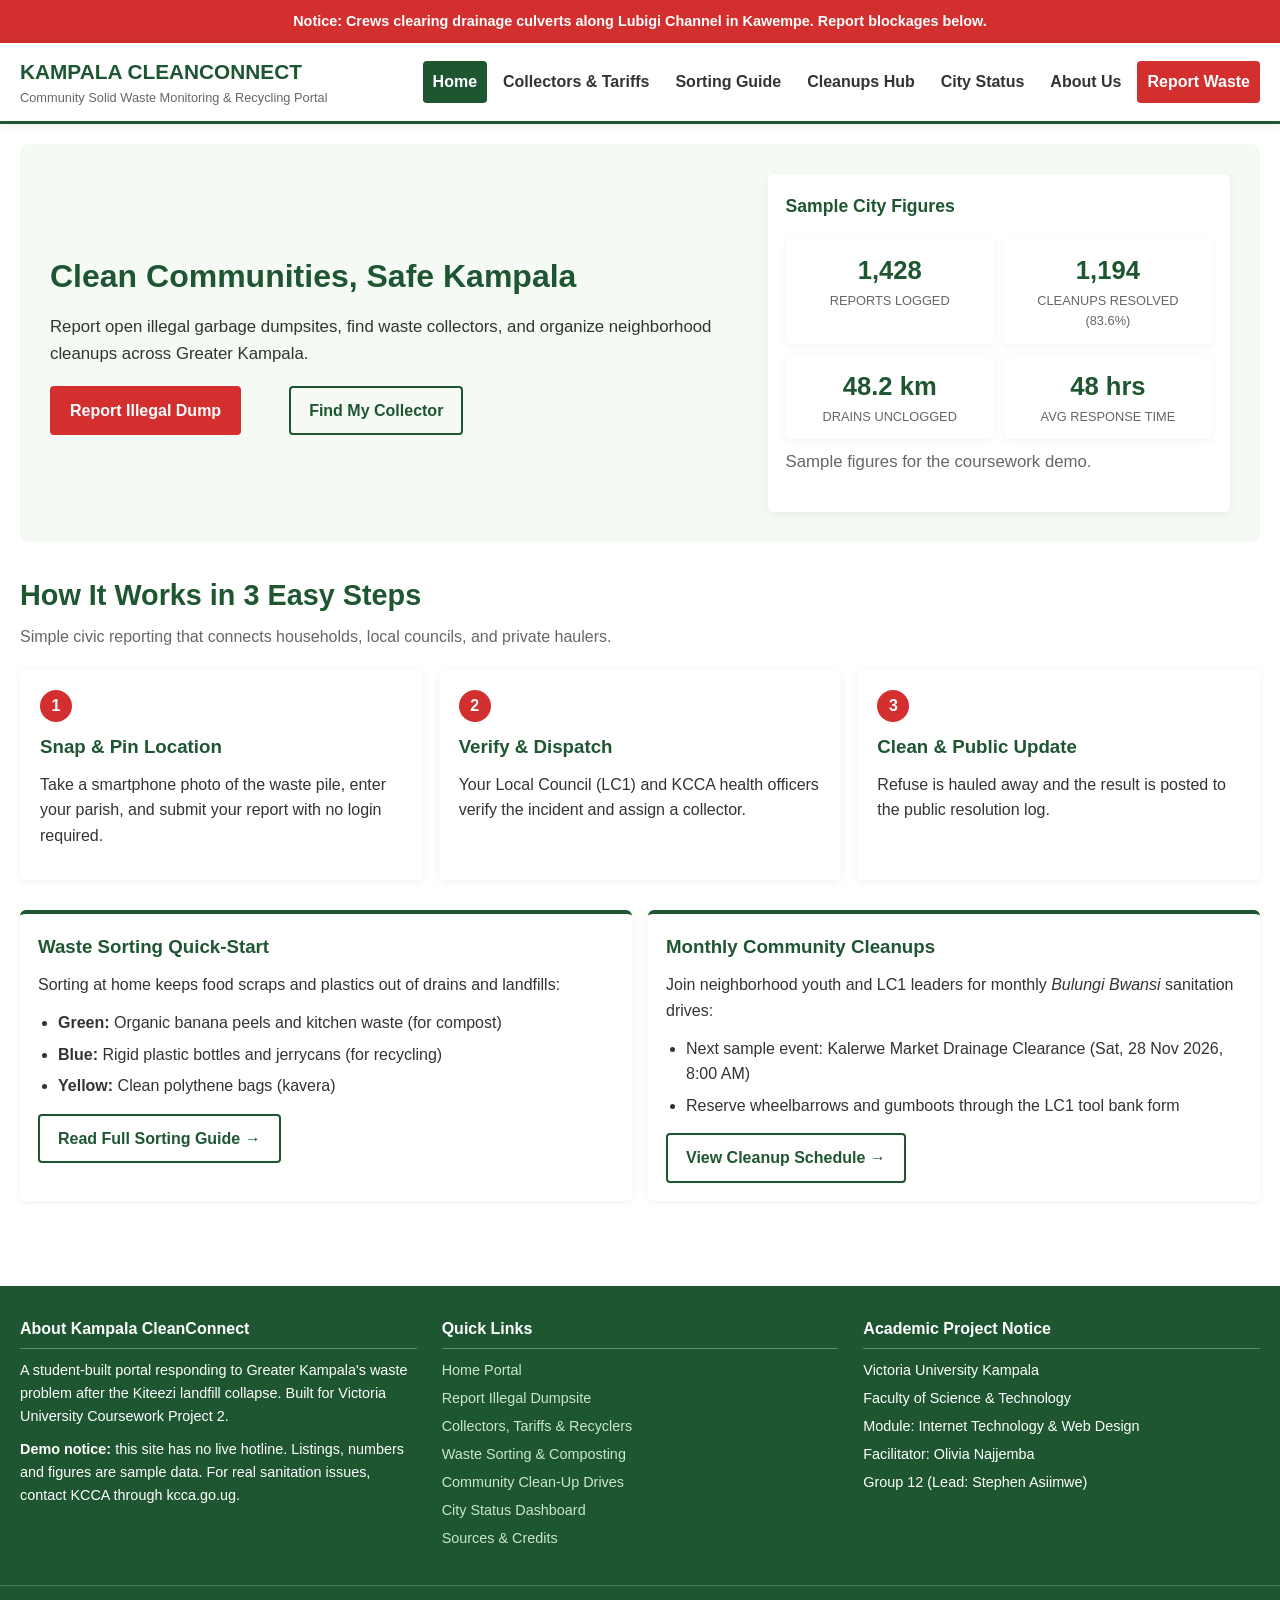
==== index.html @ 9a594d9f "Refactor report page and styles: Update title, alert message, and navigation order; enhance CSS for " ====
<!doctype html>
<html lang="en">
  <head>
    <meta charset="UTF-8" />
    <meta name="viewport" content="width=device-width, initial-scale=1.0" />
    <meta
      name="description"
      content="Report illegal dumpsites, find waste collectors and join cleanups in Greater Kampala."
    />
    <title>Home</title>
    <link rel="icon" href="data:," />
    <link rel="stylesheet" href="style.css" />
  </head>

  <body>
    <a class="skip-link" href="#main">Skip to main content</a>

    <!-- Demo Notice Strip (Member 1: Stephen Asiimwe) -->
    <div class="alert-bar">
      Notice: Crews clearing drainage culverts along Lubigi Channel in Kawempe.
      Report blockages below.
    </div>

    <!-- Global Header & Navigation (Members 1 & 12: Stephen Asiimwe & Adrian Kaboole Elisha) -->
    <header>
      <div class="header-container">
        <a href="index.html" class="brand">
          <span class="brand-title">KAMPALA CLEANCONNECT</span>
          <span class="brand-sub"
            >Community Solid Waste Monitoring &amp; Recycling Portal</span
          >
        </a>
        <input type="checkbox" id="nav-toggle" class="nav-toggle" />
        <label for="nav-toggle" class="nav-btn">&#9776; Menu</label>
        <nav aria-label="Main navigation">
          <ul>
            <li>
              <a href="index.html" class="active" aria-current="page">Home</a>
            </li>
            <li><a href="directory.html">Collectors &amp; Tariffs</a></li>
            <li><a href="guide.html">Sorting Guide</a></li>
            <li><a href="cleanups.html">Cleanups Hub</a></li>
            <li><a href="dashboard.html">City Status</a></li>
            <li><a href="about.html">About Us</a></li>
            <li><a href="report.html" class="btn-report">Report Waste</a></li>
          </ul>
        </nav>
      </div>
    </header>

    <main id="main" class="container">
      <!-- Hero Section (Member 1: Stephen Asiimwe) -->
      <section class="hero">
        <div>
          <h1>Clean Communities, Safe Kampala</h1>
          <p>
            Report open illegal garbage dumpsites, find waste collectors, and
            organize neighborhood cleanups across Greater Kampala.
          </p>
          <div class="hero-actions">
            <a href="report.html" class="btn btn-report"
              >Report Illegal Dump</a
            >
            <a href="directory.html" class="btn btn-outline"
              >Find My Collector</a
            >
          </div>
        </div>
        <!-- Sample Telemetry Card (Member 12: Adrian Kaboole Elisha) -->
        <div class="telemetry-card">
          <h2>Sample City Figures</h2>
          <div class="stat-grid">
            <div class="stat-box">
              <span class="stat-num">1,428</span>
              <span class="stat-label">Reports Logged</span>
            </div>
            <div class="stat-box">
              <span class="stat-num">1,194</span>
              <span class="stat-label">Cleanups Resolved (83.6%)</span>
            </div>
            <div class="stat-box">
              <span class="stat-num">48.2 km</span>
              <span class="stat-label">Drains Unclogged</span>
            </div>
            <div class="stat-box">
              <span class="stat-num">48 hrs</span>
              <span class="stat-label">Avg Response Time</span>
            </div>
          </div>
          <p class="sample-note">Sample figures for the coursework demo.</p>
        </div>
      </section>

      <!-- 3-Step Process Row (Member 2: Bilal Abubakar) -->
      <section class="steps-section">
        <h2 class="section-title">How It Works in 3 Easy Steps</h2>
        <p class="section-sub">
          Simple civic reporting that connects households, local councils, and
          private haulers.
        </p>
        <div class="step-cards">
          <div class="step-card">
            <span class="step-num">1</span>
            <h3>Snap &amp; Pin Location</h3>
            <p>
              Take a smartphone photo of the waste pile, enter your parish, and
              submit your report with no login required.
            </p>
          </div>
          <div class="step-card">
            <span class="step-num">2</span>
            <h3>Verify &amp; Dispatch</h3>
            <p>
              Your Local Council (LC1) and KCCA health officers verify the
              incident and assign a collector.
            </p>
          </div>
          <div class="step-card">
            <span class="step-num">3</span>
            <h3>Clean &amp; Public Update</h3>
            <p>
              Refuse is hauled away and the result is posted to the public
              resolution log.
            </p>
          </div>
        </div>
      </section>

      <!-- Highlight Cards (CI-04: Stephen Asiimwe, CI-05: Bilal Abubakar) -->
      <section class="highlight-grid">
        <div class="info-card">
          <h3>Waste Sorting Quick-Start</h3>
          <p>
            Sorting at home keeps food scraps and plastics out of drains and
            landfills:
          </p>
          <ul class="plain-list">
            <li>
              <strong>Green:</strong> Organic banana peels and kitchen waste
              (for compost)
            </li>
            <li>
              <strong>Blue:</strong> Rigid plastic bottles and jerrycans (for
              recycling)
            </li>
            <li><strong>Yellow:</strong> Clean polythene bags (kavera)</li>
          </ul>
          <a href="guide.html" class="btn btn-outline"
            >Read Full Sorting Guide &rarr;</a
          >
        </div>
        <div class="info-card">
          <h3>Monthly Community Cleanups</h3>
          <p>
            Join neighborhood youth and LC1 leaders for monthly
            <em>Bulungi Bwansi</em> sanitation drives:
          </p>
          <ul class="plain-list">
            <li>
              Next sample event: Kalerwe Market Drainage Clearance (Sat, 28 Nov
              2026, 8:00 AM)
            </li>
            <li>
              Reserve wheelbarrows and gumboots through the LC1 tool bank form
            </li>
          </ul>
          <a href="cleanups.html" class="btn btn-outline"
            >View Cleanup Schedule &rarr;</a
          >
        </div>
      </section>
    </main>

    <!-- Global Footer (Member 12: Adrian Kaboole Elisha) -->
    <footer>
      <div class="footer-container">
        <div class="footer-col">
          <h4>About Kampala CleanConnect</h4>
          <p>
            A student-built portal responding to Greater Kampala's waste problem
            after the Kiteezi landfill collapse. Built for Victoria University
            Coursework Project 2.
          </p>
          <p class="footer-note">
            <strong>Demo notice:</strong> this site has no live hotline.
            Listings, numbers and figures are sample data. For real sanitation
            issues, contact KCCA through kcca.go.ug.
          </p>
        </div>
        <div class="footer-col">
          <h4>Quick Links</h4>
          <ul>
            <li><a href="index.html">Home Portal</a></li>
            <li><a href="report.html">Report Illegal Dumpsite</a></li>
            <li>
              <a href="directory.html">Collectors, Tariffs &amp; Recyclers</a>
            </li>
            <li><a href="guide.html">Waste Sorting &amp; Composting</a></li>
            <li><a href="cleanups.html">Community Clean-Up Drives</a></li>
            <li><a href="dashboard.html">City Status Dashboard</a></li>
            <li><a href="about.html#sources">Sources &amp; Credits</a></li>
          </ul>
        </div>
        <div class="footer-col">
          <h4>Academic Project Notice</h4>
          <p>Victoria University Kampala</p>
          <p>Faculty of Science &amp; Technology</p>
          <p>Module: Internet Technology &amp; Web Design</p>
          <p>Facilitator: Olivia Najjemba</p>
          <p>Group 12 (Lead: Stephen Asiimwe)</p>
        </div>
      </div>
      <div class="footer-bottom">
        &copy; 2026 Kampala CleanConnect &bull; Victoria University Group
        Project 2 &bull; Hosted on GitHub Pages
      </div>
    </footer>
  </body>
</html>
---- style.css ----
/* ==========================================================================
   KAMPALA CLEANCONNECT - SIMPLE STYLESHEET
   Course: Internet Technology & Web Design (Project 2)
   Victoria University Kampala
   Description: Simple, clean CSS using two main theme colors (Green & Red).
   ========================================================================== */

/* --------------------------------------------------------------------------
   1. THEME COLORS
   -------------------------------------------------------------------------- */
:root {
  --primary: #1e5631;  /* Main Green brand color */
  --alert: #d32f2f;    /* Alert Red color */
}

/* --------------------------------------------------------------------------
   2. BASIC PAGE RESET & TYPOGRAPHY
   -------------------------------------------------------------------------- */
* {
  box-sizing: border-box;
  margin: 0;
  padding: 0;
}

body {
  font-family: Arial, sans-serif;
  line-height: 1.6;
  color: #333;
}

a {
  color: var(--primary);
  text-decoration: none;
}

a:hover {
  text-decoration: underline;
}

h1, h2, h3, h4 {
  color: var(--primary);
  margin-bottom: 10px;
}

p {
  margin-bottom: 12px;
}

/* Page container to center content */
.container {
  max-width: 1320px;
  margin: 0 auto;
  padding: 20px;
}

/* Headings and subtitles */
.section-title {
  font-size: 1.8rem;
  margin-bottom: 6px;
}

.section-sub {
  color: #666;
  margin-bottom: 20px;
}

.sub-title {
  font-size: 1.3rem;
  margin: 20px 0 10px 0;
}

/* Accessibility skip link */
.skip-link {
  position: absolute;
  top: -100px;
  left: 0;
  background: var(--primary);
  color: white;
  padding: 8px 16px;
  z-index: 100;
}

.skip-link:focus {
  top: 0;
}

/* --------------------------------------------------------------------------
   3. ALERT MESSAGES & NOTICES
   -------------------------------------------------------------------------- */
/* Red warning bar at top of page */
.alert-bar {
  background-color: var(--alert);
  color: white;
  padding: 10px 16px;
  font-weight: bold;
  text-align: center;
  font-size: 0.9rem;
}

/* Yellow warning box for sample data notices */
.data-notice {
  background-color: #fff9e6;
  border-left: 4px solid #fbc02d;
  padding: 12px 16px;
  margin-bottom: 20px;
  border-radius: 4px;
}

/* --------------------------------------------------------------------------
   4. GLOBAL HEADER & NAVIGATION
   -------------------------------------------------------------------------- */
header {
  border-bottom: 3px solid var(--primary);
  position: sticky;
  top: 0;
  background: white;
  z-index: 99;
  box-shadow: 0 2px 10px rgba(0, 0, 0, 0.08);
}

.header-container {
  max-width: 1320px;
  margin: 0 auto;
  padding: 12px 20px;
  display: flex;
  justify-content: space-between;
  align-items: center;
  flex-wrap: wrap;
  gap: 10px;
}

.brand {
  text-decoration: none;
}

.brand-title {
  display: block;
  font-size: 1.3rem;
  font-weight: bold;
  color: var(--primary);
}

.brand-sub {
  display: block;
  font-size: 0.8rem;
  color: #666;
}

/* Navigation Menu */
nav ul {
  list-style: none;
  display: flex;
  flex-wrap: wrap;
  gap: 6px;
}

nav a {
  position: relative;
  display: inline-block;
  padding: 8px 10px;
  color: #333;
  font-weight: bold;
  border-radius: 4px;
  white-space: nowrap;
  transition: color 0.3s ease, background-color 0.3s ease;
}

nav a:not(.btn-report)::before {
  content: "";
  position: absolute;
  left: 0;
  bottom: 2px;
  width: 0;
  height: 2px;
  background-color: var(--primary);
  transition: width 0.3s ease-in-out;
}

nav a:not(.btn-report):hover::before,
nav a:not(.btn-report).active::before {
  width: 100%;
}

nav a:hover {
  background-color: #e8f5e9;
  color: var(--primary);
  text-decoration: none;
}

nav a:not(.btn-report).active,
nav a:not(.btn-report).active:hover {
  background-color: var(--primary);
  color: white;
  text-decoration: none;
}

/* Red "Report Waste" highlight button in navigation */
.btn-report {
  background-color: var(--alert);
  color: white !important;
}

.btn-report:hover {
  background-color: #b71c1c;
  color: white !important;
}

nav a.btn-report.active {
  background-color: #9a0007;
  box-shadow: 0 0 0 2px white, 0 0 0 4px var(--alert);
}

/* Mobile Hamburger Menu */
.nav-toggle {
  display: none;
}

.nav-btn {
  display: none;
  cursor: pointer;
  padding: 6px 12px;
  border: 2px solid var(--primary);
  border-radius: 4px;
  font-weight: bold;
  color: var(--primary);
}

/* Breadcrumb navigation */
.breadcrumb ol {
  list-style: none;
  display: flex;
  flex-wrap: nowrap;
  align-items: center;
  white-space: nowrap;
  gap: 8px;
  font-size: 0.9rem;
  margin-bottom: 15px;
  color: #666;
}

.breadcrumb a {
  padding: 0;
}

.breadcrumb a::before {
  display: none;
}

.breadcrumb li + li::before {
  content: "/ ";
  color: #666;
}

/* --------------------------------------------------------------------------
   5. BUTTONS (PRIMARY, OUTLINE, ALERT)
   -------------------------------------------------------------------------- */
.btn {
  display: inline-block;
  padding: 10px 18px;
  font-size: 1rem;
  font-weight: bold;
  border-radius: 4px;
  border: 2px solid transparent;
  cursor: pointer;
  text-align: center;
}

.btn:hover {
  text-decoration: none;
}

/* Primary Green Button */
.btn-primary {
  background-color: var(--primary);
  color: white;
}

.btn-primary:hover {
  opacity: 0.9;
}

/* Outline Green Button */
.btn-outline {
  background-color: transparent;
  border-color: var(--primary);
  color: var(--primary);
}

.btn-outline:hover {
  background-color: var(--primary);
  color: white;
}

/* Alert Red Button */
.btn-alert {
  background-color: var(--alert);
  color: white;
}

.btn-alert:hover {
  background-color: #b71c1c;
}

.btn-small {
  padding: 6px 12px;
  font-size: 0.85rem;
}

.btn-block {
  display: block;
  width: 100%;
}

/* --------------------------------------------------------------------------
   6. HERO SECTION & STAT CARDS
   -------------------------------------------------------------------------- */
.hero {
  border-radius: 8px;
  padding: 30px;
  margin-bottom: 30px;
  display: grid;
  grid-template-columns: 1.5fr 1fr;
  gap: 24px;
  align-items: center;
  background-color: #f5faf5;
}

.hero h1 {
  font-size: 2rem;
  margin-bottom: 12px;
}

.hero p {
  font-size: 1.05rem;
  margin-bottom: 18px;
}

.hero-actions {
  display: flex;
  gap: 48px;
  flex-wrap: wrap;
}

.telemetry-card {
  border-radius: 6px;
  padding: 18px;
  background: white;
  box-shadow: 0 2px 10px rgba(0, 0, 0, 0.06);
}

.telemetry-card h2 {
  font-size: 1.1rem;
  padding-bottom: 6px;
  margin-bottom: 12px;
}

.sample-note {
  font-size: 0.8rem;
  color: #666;
  margin-top: 10px;
}

/* Number statistics grids */
.stat-grid {
  display: grid;
  grid-template-columns: 1fr 1fr;
  gap: 10px;
}

.stat-grid-4 {
  display: grid;
  grid-template-columns: repeat(4, 1fr);
  gap: 15px;
  margin-bottom: 30px;
}

.stat-box {
  border-radius: 6px;
  padding: 12px;
  text-align: center;
  background: white;
  box-shadow: 0 2px 8px rgba(0, 0, 0, 0.05);
}

.stat-num {
  font-size: 1.6rem;
  font-weight: bold;
  color: var(--primary);
}

.stat-green { color: var(--primary); }
.stat-red   { color: var(--alert); }
.stat-blue  { color: #1565c0; }

.stat-label {
  display: block;
  font-size: 0.8rem;
  color: #666;
  text-transform: uppercase;
}

/* --------------------------------------------------------------------------
   7. SECTIONS, PANELS & CARDS
   -------------------------------------------------------------------------- */
.panel,
.guide-panel {
  border-radius: 8px;
  padding: 24px;
  margin-bottom: 25px;
  background: white;
  box-shadow: 0 2px 10px rgba(0, 0, 0, 0.06);
}

/* 3-Step Process */
.steps-section {
  margin-bottom: 30px;
}

.step-cards {
  display: grid;
  grid-template-columns: repeat(3, 1fr);
  gap: 16px;
}

.step-card {
  border-radius: 6px;
  padding: 20px;
  background: white;
  box-shadow: 0 2px 10px rgba(0, 0, 0, 0.06);
}

.step-num {
  display: inline-block;
  width: 32px;
  height: 32px;
  line-height: 32px;
  text-align: center;
  background-color: var(--alert);
  color: white;
  font-weight: bold;
  border-radius: 50%;
  margin-bottom: 10px;
}

/* Waste Sorting Cards */
.card-grid {
  display: grid;
  grid-template-columns: 1fr 1fr;
  gap: 18px;
  margin-bottom: 25px;
}

.info-card {
  border-top: 4px solid var(--primary);
  border-radius: 6px;
  padding: 18px;
  background: white;
  box-shadow: 0 2px 10px rgba(0, 0, 0, 0.06);
}

.info-card.organic { border-top-color: #4caf50; }
.info-card.plastic { border-top-color: #2196f3; }
.info-card.kavera  { border-top-color: #fbc02d; }
.info-card.toxic   { border-top-color: #e91e63; }

.badge {
  display: inline-block;
  padding: 3px 8px;
  background-color: #e8f5e9;
  color: var(--primary);
  font-size: 0.75rem;
  font-weight: bold;
  border-radius: 4px;
  margin-bottom: 8px;
}

.card-tip {
  background-color: #f5f5f5;
  padding: 8px 10px;
  border-radius: 4px;
  font-size: 0.9rem;
}

/* Luganda translation highlight box */
.luganda-box {
  border-left: 4px solid var(--primary);
  background-color: #f5faf5;
  padding: 15px;
  border-radius: 4px;
  margin-top: 15px;
}

.highlight-grid {
  display: grid;
  grid-template-columns: 1fr 1fr;
  gap: 16px;
  margin-bottom: 25px;
}

.plain-list,
.compost-list,
.team-list,
.source-list {
  padding-left: 20px;
  margin-bottom: 15px;
}

.plain-list li,
.compost-list li,
.team-list li,
.source-list li {
  margin-bottom: 6px;
}

/* --------------------------------------------------------------------------
   8. DATA TABLES
   -------------------------------------------------------------------------- */
.table-wrap {
  overflow-x: auto;
  margin-bottom: 24px;
}

.data-table {
  width: 100%;
  border-collapse: collapse;
  border: 1px solid #ccc;
  background: white;
}

.data-table th,
.data-table td {
  padding: 10px 12px;
  text-align: left;
  border: 1px solid #ccc;
}

.data-table th {
  background-color: var(--primary);
  color: white;
}

.data-table tr:nth-child(even) {
  background-color: #f9f9f9;
}

.table-intro {
  color: #666;
  margin-bottom: 10px;
}

/* Directory filter bar */
.filter-bar {
  display: flex;
  align-items: center;
  gap: 12px;
  flex-wrap: wrap;
  padding: 14px;
  border-radius: 6px;
  margin-bottom: 10px;
  background: white;
  box-shadow: 0 2px 8px rgba(0, 0, 0, 0.06);
}

.filter-msg {
  font-size: 0.9rem;
  color: #666;
  margin-bottom: 15px;
}

/* --------------------------------------------------------------------------
   9. FORMS
   -------------------------------------------------------------------------- */
.form-box {
  border-radius: 8px;
  padding: 24px;
  max-width: 750px;
  background: white;
  box-shadow: 0 2px 10px rgba(0, 0, 0, 0.06);
}

.form-spaced {
  margin-top: 25px;
}

fieldset {
  border: none;
  border-radius: 6px;
  padding: 16px;
  margin-bottom: 20px;
  background-color: #fafafa;
}

legend {
  font-weight: bold;
  color: var(--primary);
  padding: 0 8px;
}

.form-group {
  margin-bottom: 15px;
}

.form-group label,
.field-label {
  display: block;
  font-weight: bold;
  margin-bottom: 5px;
}

.form-control {
  width: 100%;
  padding: 9px 12px;
  border: 1px solid #ccc;
  border-radius: 4px;
  font-size: 1rem;
  font-family: inherit;
}

.form-control:focus {
  outline: none;
  border-color: var(--primary);
}

.filter-bar .form-control {
  width: auto;
  min-width: 220px;
}

.hint {
  display: block;
  font-size: 0.85rem;
  color: #666;
  margin-top: 3px;
}

.two-col {
  display: grid;
  grid-template-columns: 1fr 1fr;
  gap: 15px;
}

.radio-group,
.checkbox-group {
  display: flex;
  flex-direction: column;
  gap: 6px;
  margin-top: 6px;
}

.radio-label,
.checkbox-label {
  font-weight: normal;
  cursor: pointer;
}

.urgent {
  color: var(--alert);
  font-weight: bold;
}

.form-actions {
  display: flex;
  justify-content: flex-end;
  gap: 10px;
  margin-top: 15px;
}

/* --------------------------------------------------------------------------
   10. GLOBAL FOOTER
   -------------------------------------------------------------------------- */
footer {
  background-color: var(--primary);
  color: white;
  margin-top: 40px;
}

.footer-container {
  max-width: 1320px;
  margin: 0 auto;
  padding: 30px 20px;
  display: grid;
  grid-template-columns: repeat(3, 1fr);
  gap: 25px;
}

.footer-col h4 {
  color: white;
  border-bottom: 1px solid rgba(255, 255, 255, 0.3);
  padding-bottom: 6px;
  margin-bottom: 10px;
}

.footer-col p,
.footer-col li {
  font-size: 0.9rem;
  margin-bottom: 5px;
}

.footer-col ul {
  list-style: none;
}

.footer-col a {
  color: #c8e6c9;
}

.footer-col a:hover {
  color: white;
  text-decoration: underline;
}

.footer-note {
  margin-top: 10px;
  font-size: 0.85rem;
}

.footer-bottom {
  border-top: 1px solid rgba(255, 255, 255, 0.2);
  text-align: center;
  padding: 12px;
  font-size: 0.85rem;
}

/* --------------------------------------------------------------------------
   11. RESPONSIVE DESIGN (MOBILE & TABLET)
   -------------------------------------------------------------------------- */
@media (max-width: 768px) {
  .nav-btn {
    display: inline-block;
  }

  header nav {
    width: 100%;
    max-height: 0;
    overflow: hidden;
    opacity: 0;
    transition: max-height 1s ease-in-out, opacity 0.3s ease-in-out;
  }

  .nav-toggle:checked ~ nav {
    max-height: 500px;
    opacity: 1;
  }

  header nav ul {
    flex-direction: column;
  }

  .hero,
  .step-cards,
  .card-grid,
  .highlight-grid,
  .two-col,
  .footer-container {
    grid-template-columns: 1fr;
  }

  .stat-grid-4 {
    grid-template-columns: 1fr 1fr;
  }

  .form-actions {
    flex-direction: column;
  }
}
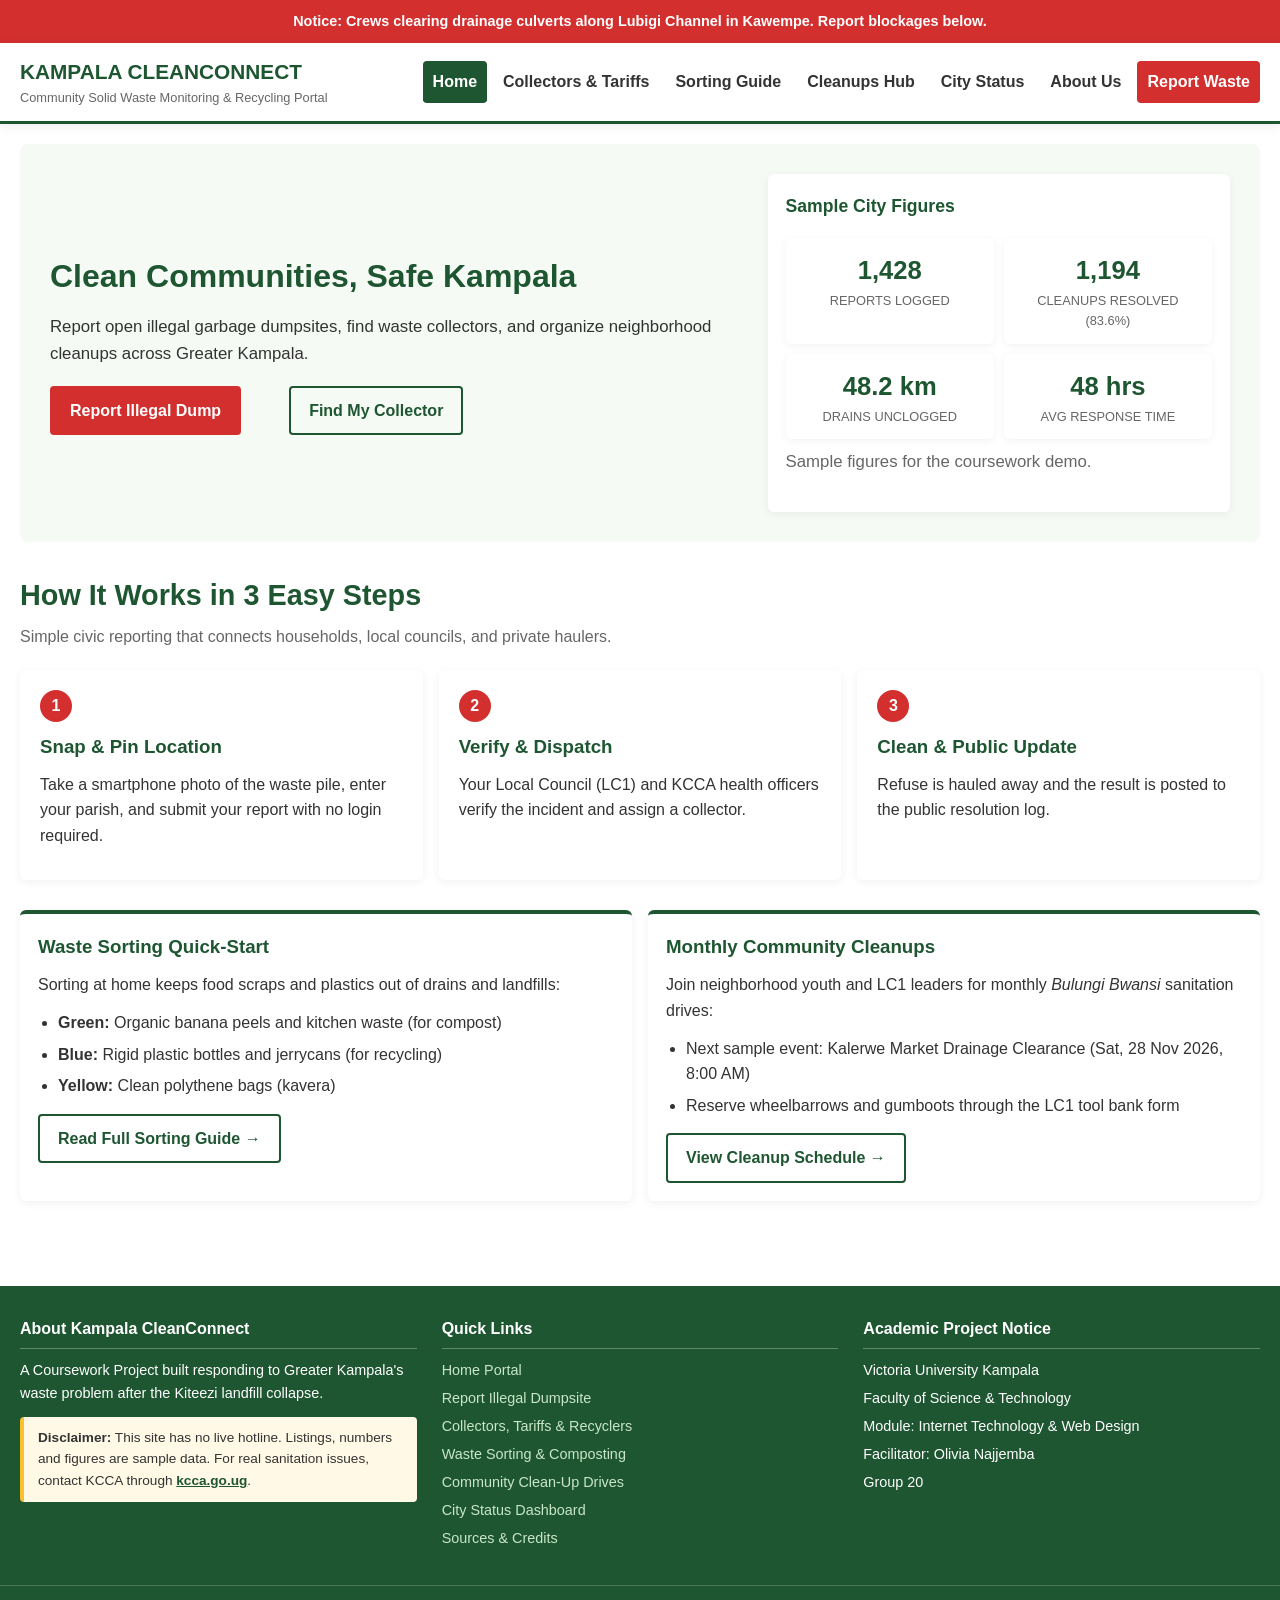
==== commit 9131a779: "Refactor code structure for improved readability and maintainability" ====
--- a/index.html
+++ b/index.html
@@ -1,15 +1,15 @@
 <!doctype html>
 <html lang="en">
   <head>
-    <meta charset="UTF-8" />
-    <meta name="viewport" content="width=device-width, initial-scale=1.0" />
+    <meta charset="UTF-8">
+    <meta name="viewport" content="width=device-width, initial-scale=1.0">
     <meta
       name="description"
       content="Report illegal dumpsites, find waste collectors and join cleanups in Greater Kampala."
-    />
+    >
     <title>Home</title>
-    <link rel="icon" href="data:," />
-    <link rel="stylesheet" href="style.css" />
+    <link rel="icon" href="data:,">
+    <link rel="stylesheet" href="style.css">
   </head>
 
   <body>
@@ -30,7 +30,7 @@
             >Community Solid Waste Monitoring &amp; Recycling Portal</span
           >
         </a>
-        <input type="checkbox" id="nav-toggle" class="nav-toggle" />
+        <input type="checkbox" id="nav-toggle" class="nav-toggle">
         <label for="nav-toggle" class="nav-btn">&#9776; Menu</label>
         <nav aria-label="Main navigation">
           <ul>
@@ -175,20 +175,20 @@
     <footer>
       <div class="footer-container">
         <div class="footer-col">
-          <h4>About Kampala CleanConnect</h4>
-          <p>
-            A student-built portal responding to Greater Kampala's waste problem
-            after the Kiteezi landfill collapse. Built for Victoria University
-            Coursework Project 2.
+          <h2>About Kampala CleanConnect</h2>
+          <p>
+            A Coursework Project built responding to Greater Kampala's waste problem
+            after the Kiteezi landfill collapse.
           </p>
           <p class="footer-note">
-            <strong>Demo notice:</strong> this site has no live hotline.
+            <strong>Disclaimer:</strong> This site has no live hotline.
             Listings, numbers and figures are sample data. For real sanitation
-            issues, contact KCCA through kcca.go.ug.
+            issues, contact KCCA through
+            <a href="https://www.kcca.go.ug" target="_blank" rel="noopener noreferrer">kcca.go.ug</a>.
           </p>
         </div>
         <div class="footer-col">
-          <h4>Quick Links</h4>
+          <h2>Quick Links</h2>
           <ul>
             <li><a href="index.html">Home Portal</a></li>
             <li><a href="report.html">Report Illegal Dumpsite</a></li>
@@ -202,17 +202,20 @@
           </ul>
         </div>
         <div class="footer-col">
-          <h4>Academic Project Notice</h4>
+          <h2>Academic Project Notice</h2>
           <p>Victoria University Kampala</p>
           <p>Faculty of Science &amp; Technology</p>
           <p>Module: Internet Technology &amp; Web Design</p>
           <p>Facilitator: Olivia Najjemba</p>
-          <p>Group 12 (Lead: Stephen Asiimwe)</p>
+          <p>Group 20</p>
         </div>
       </div>
       <div class="footer-bottom">
-        &copy; 2026 Kampala CleanConnect &bull; Victoria University Group
-        Project 2 &bull; Hosted on GitHub Pages
+        <div class="footer-bottom-inner">
+          <span>&copy; 2026 Kampala CleanConnect</span>
+          <span>Victoria University Group Project</span>
+          <span>Hosted on GitHub Pages</span>
+        </div>
       </div>
     </footer>
   </body>
--- a/style.css
+++ b/style.css
@@ -104,6 +104,28 @@
   padding: 12px 16px;
   margin-bottom: 20px;
   border-radius: 4px;
+}
+
+/* Pure-CSS :target confirmation box (Zero JS) */
+.confirm-box {
+  display: none;
+  background-color: #e8f5e9;
+  border-left: 4px solid var(--primary);
+  padding: 14px 16px;
+  margin-bottom: 20px;
+  border-radius: 4px;
+  align-items: center;
+  justify-content: space-between;
+  gap: 12px;
+  flex-wrap: wrap;
+}
+
+.confirm-box p {
+  margin-bottom: 0;
+}
+
+.confirm-box:target {
+  display: flex;
 }
 
 /* --------------------------------------------------------------------------
@@ -463,15 +485,36 @@
 .info-card.kavera  { border-top-color: #fbc02d; }
 .info-card.toxic   { border-top-color: #e91e63; }
 
-.badge {
-  display: inline-block;
-  padding: 3px 8px;
-  background-color: #e8f5e9;
-  color: var(--primary);
-  font-size: 0.75rem;
-  font-weight: bold;
+/* Waste Sorting Cards with Left Image & Right Text */
+.stream-card {
+  display: grid;
+  grid-template-columns: 160px 1fr;
+  gap: 16px;
+  align-items: stretch;
+}
+
+.stream-media {
   border-radius: 4px;
-  margin-bottom: 8px;
+  overflow: hidden;
+  background-color: #f5f5f5;
+}
+
+.stream-media img {
+  display: block;
+  width: 100%;
+  height: 100%;
+  min-height: 150px;
+  object-fit: cover;
+}
+
+.stream-body {
+  display: flex;
+  flex-direction: column;
+}
+
+.stream-body .card-tip {
+  margin-top: auto;
+  margin-bottom: 0;
 }
 
 .card-tip {
@@ -483,6 +526,11 @@
 
 /* Luganda translation highlight box */
 .luganda-box {
+  display: flex;
+  align-items: center;
+  justify-content: space-between;
+  gap: 20px;
+  flex-wrap: wrap;
   border-left: 4px solid var(--primary);
   background-color: #f5faf5;
   padding: 15px;
@@ -490,6 +538,18 @@
   margin-top: 15px;
 }
 
+.luganda-text {
+  flex: 1 1 320px;
+}
+
+.luganda-text p {
+  margin-bottom: 0;
+}
+
+.luganda-btn {
+  flex-shrink: 0;
+}
+
 .highlight-grid {
   display: grid;
   grid-template-columns: 1fr 1fr;
@@ -499,7 +559,6 @@
 
 .plain-list,
 .compost-list,
-.team-list,
 .source-list {
   padding-left: 20px;
   margin-bottom: 15px;
@@ -507,7 +566,6 @@
 
 .plain-list li,
 .compost-list li,
-.team-list li,
 .source-list li {
   margin-bottom: 6px;
 }
@@ -548,11 +606,21 @@
   margin-bottom: 10px;
 }
 
-/* Directory filter bar */
+/* Pure-CSS Directory Filter Bar */
+.collector-filter-wrap {
+  position: relative;
+}
+
+.filter-radio {
+  position: absolute;
+  opacity: 0;
+  pointer-events: none;
+}
+
 .filter-bar {
   display: flex;
   align-items: center;
-  gap: 12px;
+  gap: 8px;
   flex-wrap: wrap;
   padding: 14px;
   border-radius: 6px;
@@ -561,10 +629,77 @@
   box-shadow: 0 2px 8px rgba(0, 0, 0, 0.06);
 }
 
+.filter-title {
+  font-weight: bold;
+  color: var(--primary);
+  margin-right: 4px;
+}
+
+.filter-pill {
+  display: inline-block;
+  padding: 6px 14px;
+  border: 2px solid var(--primary);
+  border-radius: 20px;
+  color: var(--primary);
+  font-weight: bold;
+  font-size: 0.9rem;
+  cursor: pointer;
+  transition: background-color 0.2s ease, color 0.2s ease;
+}
+
+.filter-pill:hover {
+  background-color: #e8f5e9;
+}
+
+#filter-all:checked ~ .filter-bar label[for="filter-all"],
+#filter-kawempe:checked ~ .filter-bar label[for="filter-kawempe"],
+#filter-makindye:checked ~ .filter-bar label[for="filter-makindye"],
+#filter-rubaga:checked ~ .filter-bar label[for="filter-rubaga"],
+#filter-nakawa:checked ~ .filter-bar label[for="filter-nakawa"],
+#filter-central:checked ~ .filter-bar label[for="filter-central"],
+#filter-kasangati:checked ~ .filter-bar label[for="filter-kasangati"] {
+  background-color: var(--primary);
+  color: white;
+}
+
+#filter-all:focus ~ .filter-bar label[for="filter-all"],
+#filter-kawempe:focus ~ .filter-bar label[for="filter-kawempe"],
+#filter-makindye:focus ~ .filter-bar label[for="filter-makindye"],
+#filter-rubaga:focus ~ .filter-bar label[for="filter-rubaga"],
+#filter-nakawa:focus ~ .filter-bar label[for="filter-nakawa"],
+#filter-central:focus ~ .filter-bar label[for="filter-central"],
+#filter-kasangati:focus ~ .filter-bar label[for="filter-kasangati"] {
+  outline: 2px solid var(--alert);
+  outline-offset: 2px;
+}
+
 .filter-msg {
   font-size: 0.9rem;
   color: #666;
   margin-bottom: 15px;
+}
+
+.filter-msg span {
+  display: none;
+}
+
+#filter-all:checked ~ .filter-msg .msg-all,
+#filter-kawempe:checked ~ .filter-msg .msg-kawempe,
+#filter-makindye:checked ~ .filter-msg .msg-makindye,
+#filter-rubaga:checked ~ .filter-msg .msg-rubaga,
+#filter-nakawa:checked ~ .filter-msg .msg-nakawa,
+#filter-central:checked ~ .filter-msg .msg-central,
+#filter-kasangati:checked ~ .filter-msg .msg-kasangati {
+  display: inline;
+}
+
+#filter-kawempe:checked ~ .table-wrap #haulers-table tbody tr:not([data-division~="kawempe"]),
+#filter-makindye:checked ~ .table-wrap #haulers-table tbody tr:not([data-division~="makindye"]),
+#filter-rubaga:checked ~ .table-wrap #haulers-table tbody tr:not([data-division~="rubaga"]),
+#filter-nakawa:checked ~ .table-wrap #haulers-table tbody tr:not([data-division~="nakawa"]),
+#filter-central:checked ~ .table-wrap #haulers-table tbody tr:not([data-division~="central"]),
+#filter-kasangati:checked ~ .table-wrap #haulers-table tbody tr:not([data-division~="kasangati"]) {
+  display: none;
 }
 
 /* --------------------------------------------------------------------------
@@ -621,11 +756,6 @@
   border-color: var(--primary);
 }
 
-.filter-bar .form-control {
-  width: auto;
-  min-width: 220px;
-}
-
 .hint {
   display: block;
   font-size: 0.85rem;
@@ -683,8 +813,9 @@
   gap: 25px;
 }
 
-.footer-col h4 {
-  color: white;
+.footer-col h2 {
+  color: white;
+  font-size: 1rem;
   border-bottom: 1px solid rgba(255, 255, 255, 0.3);
   padding-bottom: 6px;
   margin-bottom: 10px;
@@ -709,16 +840,40 @@
   text-decoration: underline;
 }
 
-.footer-note {
-  margin-top: 10px;
+.footer-col .footer-note {
+  margin-top: 12px;
+  padding: 10px 14px;
+  background-color: #fff9e6;
+  border-left: 4px solid #fbc02d;
+  border-radius: 4px;
+  color: #333;
   font-size: 0.85rem;
+}
+
+.footer-col .footer-note a {
+  color: var(--primary);
+  font-weight: bold;
+  text-decoration: underline;
+}
+
+.footer-col .footer-note a:hover {
+  color: #143d22;
 }
 
 .footer-bottom {
   border-top: 1px solid rgba(255, 255, 255, 0.2);
-  text-align: center;
-  padding: 12px;
   font-size: 0.85rem;
+}
+
+.footer-bottom-inner {
+  max-width: 1320px;
+  margin: 0 auto;
+  padding: 12px 20px;
+  display: grid;
+  grid-template-columns: repeat(3, 1fr);
+  gap: 25px;
+  align-items: center;
+  text-align: left;
 }
 
 /* --------------------------------------------------------------------------
@@ -751,8 +906,14 @@
   .card-grid,
   .highlight-grid,
   .two-col,
-  .footer-container {
+  .footer-container,
+  .footer-bottom-inner {
     grid-template-columns: 1fr;
+  }
+
+  .footer-bottom-inner {
+    text-align: center;
+    gap: 6px;
   }
 
   .stat-grid-4 {
@@ -762,4 +923,9 @@
   .form-actions {
     flex-direction: column;
   }
-}
+
+  .stream-card {
+    grid-template-columns: 120px 1fr;
+    gap: 12px;
+  }
+}
